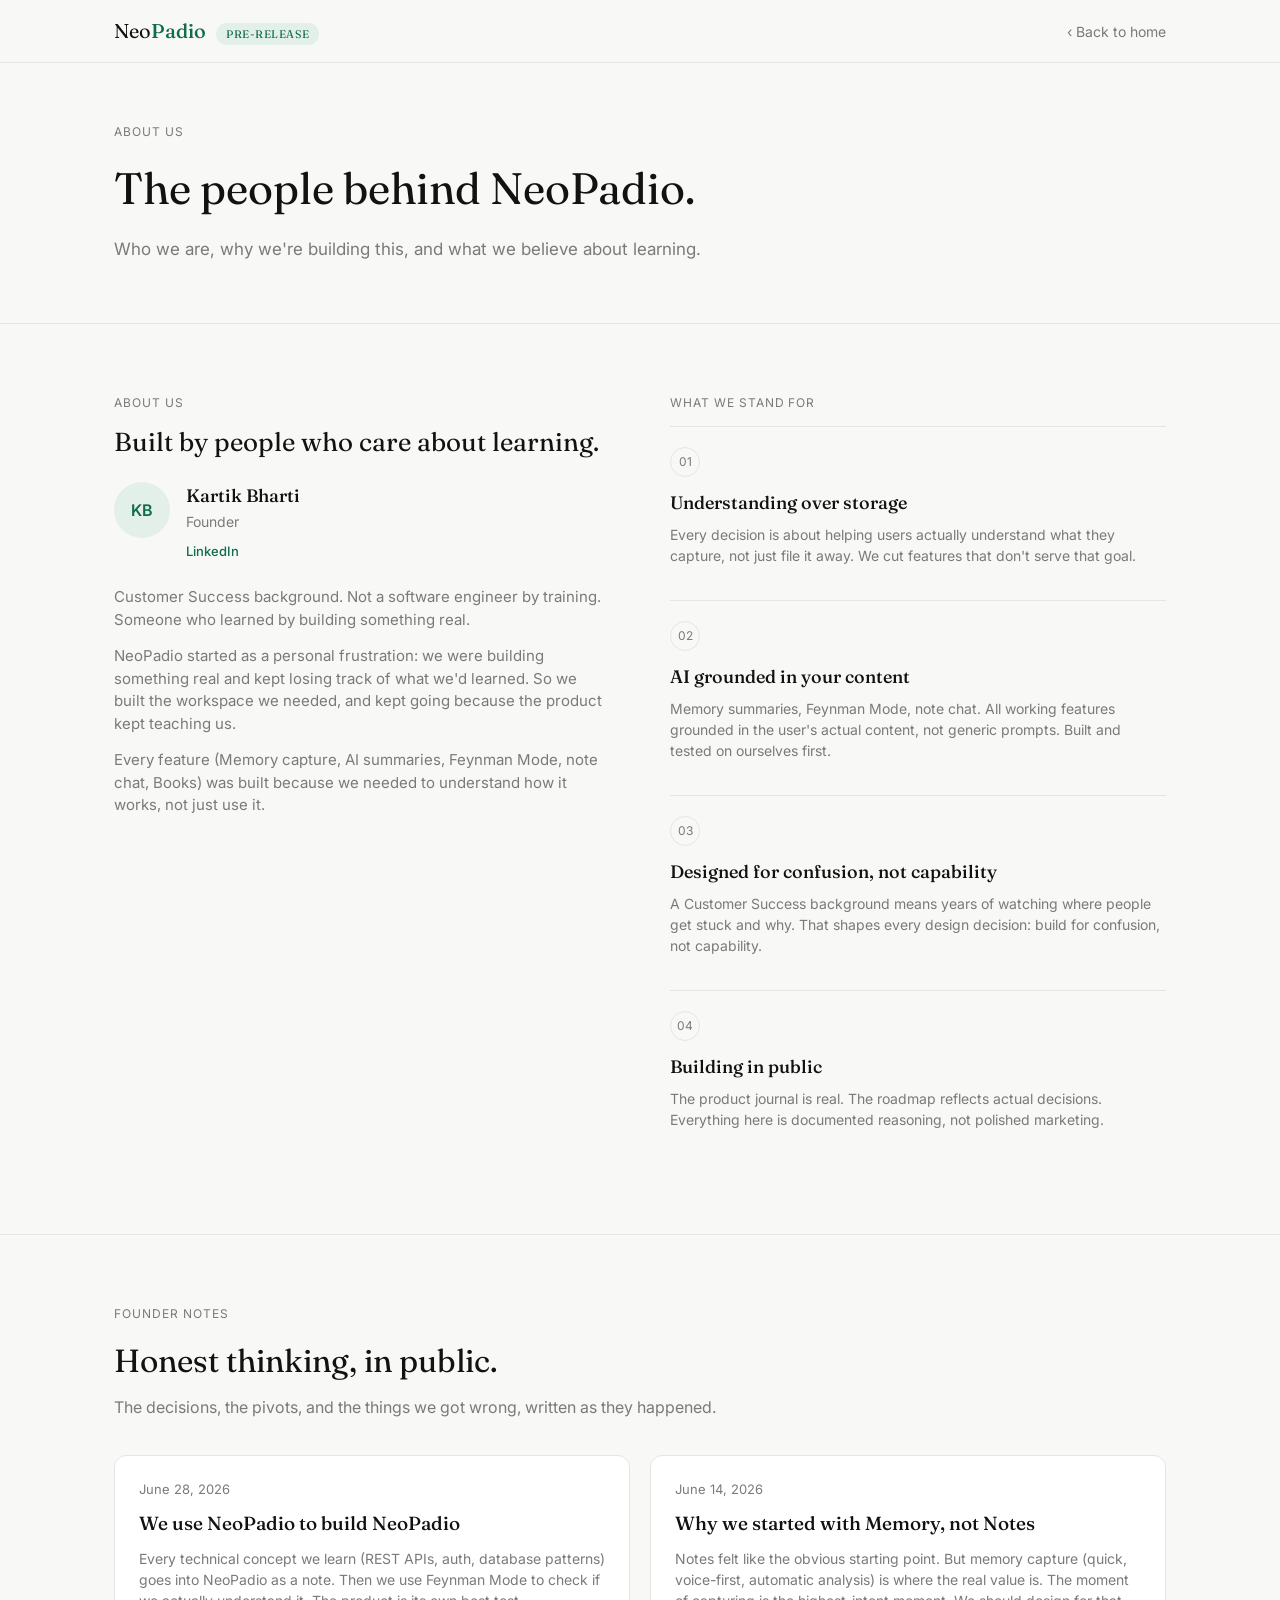
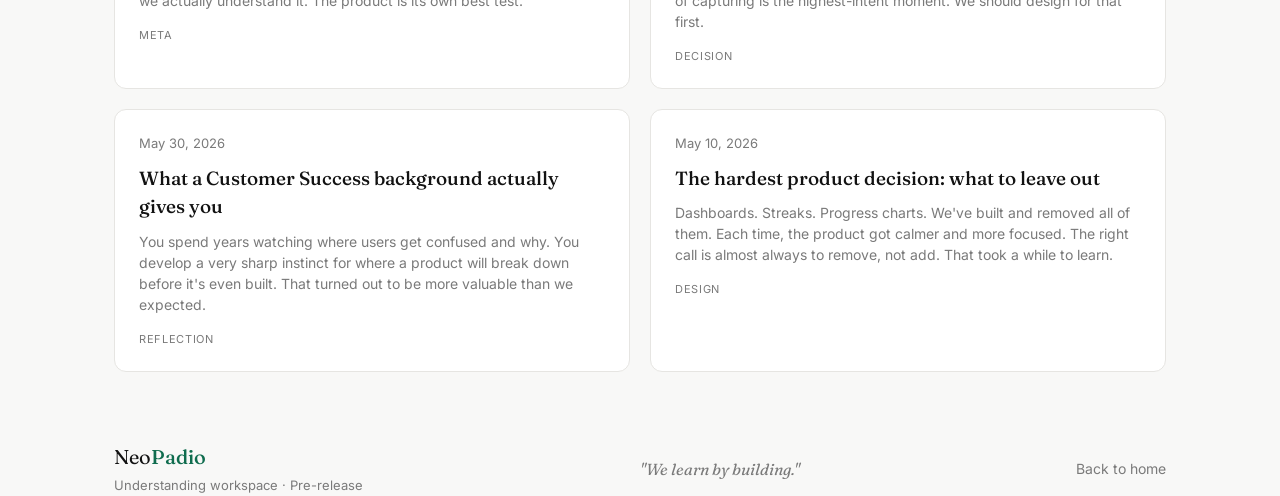
==== about.html @ d47ae8a3 "Initial NeoPadio marketing site Static landing page with hero product tour, feature deep-dives (Memo" ====
<!DOCTYPE html>
<html lang="en">
<head>
<meta charset="UTF-8">
<meta name="viewport" content="width=device-width, initial-scale=1.0">
<title>About us — NeoPadio</title>
<!-- Google Analytics — replace G-EGB7CDBP2E with your own Measurement ID from analytics.google.com -->
<script async src="https://www.googletagmanager.com/gtag/js?id=G-EGB7CDBP2E"></script>
<script>
  window.dataLayer = window.dataLayer || [];
  function gtag(){dataLayer.push(arguments);}
  gtag('js', new Date());
  gtag('config', 'G-EGB7CDBP2E');
</script>
<link rel="preconnect" href="https://fonts.googleapis.com">
<link rel="preconnect" href="https://fonts.gstatic.com" crossorigin>
<link href="https://fonts.googleapis.com/css2?family=Fraunces:ital,wght@0,400;0,500;0,600;1,400;1,500&family=Inter:wght@400;500;600&display=swap" rel="stylesheet">
<link rel="stylesheet" href="style.css">
</head>
<body>

<header>
  <nav>
    <div class="logo">Neo<b>Padio</b><span class="badge-pill">PRE-RELEASE</span></div>
    <a href="index.html" class="back-link">&#8249; Back to home</a>
  </nav>
</header>

<section class="about-hero" style="border-top:none;">
  <div class="wrap">
    <div class="eyebrow">About us</div>
    <h1>The people behind NeoPadio.</h1>
    <p>Who we are, why we're building this, and what we believe about learning.</p>
  </div>
</section>

<section>
  <div class="wrap two-col">
    <div class="about-col">
      <div class="eyebrow">About us</div>
      <h2 style="font-size:26px;margin-bottom:24px;">Built by people who care about learning.</h2>
      <div class="founder-card">
        <div class="avatar-circle">KB</div>
        <div>
          <h3>Kartik Bharti</h3>
          <div class="role">Founder</div>
          <a href="#" class="li-link">LinkedIn</a>
        </div>
      </div>
      <p>Customer Success background. Not a software engineer by training. Someone who learned by building something real.</p>
      <p>NeoPadio started as a personal frustration: we were building something real and kept losing track of what we'd learned. So we built the workspace we needed, and kept going because the product kept teaching us.</p>
      <p>Every feature (Memory capture, AI summaries, Feynman Mode, note chat, Books) was built because we needed to understand how it works, not just use it.</p>
    </div>
    <div>
      <div class="eyebrow">What we stand for</div>
      <div class="stand-for-item">
        <div class="snum">01</div>
        <h3>Understanding over storage</h3>
        <p>Every decision is about helping users actually understand what they capture, not just file it away. We cut features that don't serve that goal.</p>
      </div>
      <div class="stand-for-item">
        <div class="snum">02</div>
        <h3>AI grounded in your content</h3>
        <p>Memory summaries, Feynman Mode, note chat. All working features grounded in the user's actual content, not generic prompts. Built and tested on ourselves first.</p>
      </div>
      <div class="stand-for-item">
        <div class="snum">03</div>
        <h3>Designed for confusion, not capability</h3>
        <p>A Customer Success background means years of watching where people get stuck and why. That shapes every design decision: build for confusion, not capability.</p>
      </div>
      <div class="stand-for-item">
        <div class="snum">04</div>
        <h3>Building in public</h3>
        <p>The product journal is real. The roadmap reflects actual decisions. Everything here is documented reasoning, not polished marketing.</p>
      </div>
    </div>
  </div>
</section>

<section>
  <div class="wrap">
    <div class="eyebrow">Founder notes</div>
    <h2 style="font-size:32px;">Honest thinking, in public.</h2>
    <p style="color:var(--muted);margin-top:10px;">The decisions, the pivots, and the things we got wrong, written as they happened.</p>
    <div class="notes-grid">
      <div class="note-card">
        <div class="note-date">June 28, 2026</div>
        <h3>We use NeoPadio to build NeoPadio</h3>
        <p>Every technical concept we learn (REST APIs, auth, database patterns) goes into NeoPadio as a note. Then we use Feynman Mode to check if we actually understand it. The product is its own best test.</p>
        <div class="tag">Meta</div>
      </div>
      <div class="note-card">
        <div class="note-date">June 14, 2026</div>
        <h3>Why we started with Memory, not Notes</h3>
        <p>Notes felt like the obvious starting point. But memory capture (quick, voice-first, automatic analysis) is where the real value is. The moment of capturing is the highest-intent moment. We should design for that first.</p>
        <div class="tag">Decision</div>
      </div>
      <div class="note-card">
        <div class="note-date">May 30, 2026</div>
        <h3>What a Customer Success background actually gives you</h3>
        <p>You spend years watching where users get confused and why. You develop a very sharp instinct for where a product will break down before it's even built. That turned out to be more valuable than we expected.</p>
        <div class="tag">Reflection</div>
      </div>
      <div class="note-card">
        <div class="note-date">May 10, 2026</div>
        <h3>The hardest product decision: what to leave out</h3>
        <p>Dashboards. Streaks. Progress charts. We've built and removed all of them. Each time, the product got calmer and more focused. The right call is almost always to remove, not add. That took a while to learn.</p>
        <div class="tag">Design</div>
      </div>
    </div>
  </div>
</section>

<footer class="wrap">
  <div>
    <div class="logo">Neo<b>Padio</b></div>
    <div style="color:var(--muted);font-size:13px;margin-top:4px;">Understanding workspace · Pre-release</div>
  </div>
  <div class="quote">"We learn by building."</div>
  <a href="index.html" class="back-link">Back to home</a>
</footer>

</body>
</html>
---- style.css ----
:root{
  --bg:#f8f8f7;
  --card:#ffffff;
  --text:#121212;
  --muted:#7a7a7a;
  --border:#e6e5e2;
  --green:#0f6c4e;
  --green-bg:#e3efe9;
}
*{box-sizing:border-box;margin:0;padding:0;}
body{
  font-family:'Inter',sans-serif;
  background:var(--bg);
  color:var(--text);
  line-height:1.5;
  -webkit-font-smoothing:antialiased;
}
a{color:inherit;text-decoration:none;}
.wrap{max-width:1100px;margin:0 auto;padding:0 24px;}
h1,h2,h3{font-family:'Fraunces',Georgia,serif;font-weight:400;}
em{font-style:italic;color:var(--green);font-family:'Fraunces',Georgia,serif;}

/* NAV */
header{
  position:sticky;top:0;z-index:50;
  background:rgba(248,248,247,0.92);
  backdrop-filter:blur(6px);
  border-bottom:1px solid var(--border);
}
nav{
  max-width:1100px;margin:0 auto;padding:16px 24px;
  display:flex;align-items:center;justify-content:space-between;
}
.logo{font-family:'Fraunces',serif;font-size:20px;}
.logo b{color:var(--green);font-weight:500;}
.badge-pill{
  font-size:11px;letter-spacing:.05em;color:var(--green);
  background:var(--green-bg);border-radius:999px;padding:4px 10px;margin-left:10px;
}
.nav-links{display:flex;gap:28px;align-items:center;list-style:none;}
.nav-links a{font-size:14px;color:var(--muted);}
.nav-links a:hover{color:var(--text);}
.btn{
  display:inline-block;padding:10px 20px;border-radius:8px;font-size:14px;font-weight:500;
  border:1px solid transparent;cursor:pointer;
}
.btn-dark{background:#121212;color:#fff;}
.btn-outline{border-color:var(--border);color:var(--text);background:transparent;}

/* HERO */
.hero{padding:90px 0 40px;text-align:center;}
.eyebrow-pill{
  display:inline-block;font-size:12px;letter-spacing:.08em;color:var(--green);
  background:var(--green-bg);border-radius:999px;padding:6px 16px;margin-bottom:28px;
}
.hero h1{font-size:56px;line-height:1.1;font-weight:400;}
.hero p.lead{max-width:560px;margin:26px auto 34px;color:var(--muted);font-size:17px;}
.hero-ctas{display:flex;gap:14px;justify-content:center;margin-bottom:56px;}
.hero-ctas .btn{padding:14px 26px;}

.tabs{display:flex;gap:10px;justify-content:center;margin-bottom:24px;flex-wrap:wrap;}
.tab{
  padding:8px 18px;border-radius:999px;border:1px solid var(--border);font-size:14px;color:var(--muted);
}
.tab.active{background:#121212;color:#fff;border-color:#121212;}

.mockup{
  max-width:900px;margin:0 auto;border:1px solid var(--border);border-radius:14px;
  background:var(--card);overflow:hidden;box-shadow:0 20px 50px -20px rgba(0,0,0,.15);
}
.mockup-bar{
  display:flex;align-items:center;gap:6px;padding:10px 14px;border-bottom:1px solid var(--border);
}
.mockup-bar span{width:9px;height:9px;border-radius:50%;background:var(--border);}
.mockup-bar .url{margin-left:auto;font-size:12px;color:var(--muted);}
.mockup-body{padding:40px 20px;min-height:260px;display:flex;align-items:center;justify-content:center;
  color:var(--muted);font-size:13px;background:repeating-linear-gradient(45deg,#fafafa,#fafafa 10px,#f3f3f2 10px,#f3f3f2 20px);}
.mockup-caption{text-align:center;color:var(--muted);font-size:14px;margin:18px 0 60px;}

/* real screenshot gallery */
.mockup-img-wrap{position:relative;cursor:zoom-in;background:#fff;}
.mockup-img-wrap img{width:100%;display:block;}
.mockup-img-wrap::after{
  content:"⤢ Click to enlarge";position:absolute;right:12px;bottom:12px;
  background:rgba(18,18,18,.75);color:#fff;font-size:11px;padding:5px 10px;border-radius:6px;
  opacity:0;transition:opacity .15s;pointer-events:none;
}
.mockup-img-wrap:hover::after{opacity:1;}
.gallery-dots{display:flex;gap:6px;justify-content:center;margin-top:16px;}
.gallery-dots span{width:7px;height:7px;border-radius:50%;background:var(--border);cursor:pointer;}
.gallery-dots span.active{background:var(--green);}

/* carousel prev/next arrows */
.mockup-carousel{position:relative;}
.carousel-btn{
  position:absolute;top:50%;transform:translateY(-50%);
  width:40px;height:40px;border-radius:50%;background:#fff;border:1px solid var(--border);
  display:flex;align-items:center;justify-content:center;font-size:20px;line-height:1;color:#121212;
  cursor:pointer;box-shadow:0 6px 20px rgba(0,0,0,.12);z-index:5;user-select:none;
}
.carousel-btn:hover{background:#f2f2f0;}
.carousel-btn.prev{left:-20px;}
.carousel-btn.next{right:-20px;}
.carousel-btn.hero-btn.prev{left:-56px;}
.carousel-btn.hero-btn.next{right:-56px;}
@media (max-width:960px){
  .carousel-btn.hero-btn.prev{left:4px;}
  .carousel-btn.hero-btn.next{right:4px;}
}
@media (max-width:800px){
  .carousel-btn{width:32px;height:32px;font-size:16px;}
  .carousel-btn.prev{left:4px;}
  .carousel-btn.next{right:4px;}
}

/* lightbox */
.lightbox{
  position:fixed;inset:0;background:rgba(15,15,15,.88);display:none;
  align-items:center;justify-content:center;z-index:200;padding:40px;
}
.lightbox.open{display:flex;}
.lightbox img{max-width:min(1100px,92vw);max-height:88vh;border-radius:10px;box-shadow:0 30px 80px rgba(0,0,0,.5);}
.lightbox-close{position:absolute;top:24px;right:32px;color:#fff;font-size:32px;cursor:pointer;line-height:1;}
.lightbox-nav{position:absolute;top:50%;transform:translateY(-50%);color:#fff;font-size:36px;cursor:pointer;user-select:none;padding:10px;}
.lightbox-prev{left:16px;}
.lightbox-next{right:16px;}
.lightbox-dots{position:absolute;bottom:24px;left:50%;transform:translateX(-50%);display:flex;gap:8px;}
.lightbox-dots span{width:8px;height:8px;border-radius:50%;background:rgba(255,255,255,.4);cursor:pointer;}
.lightbox-dots span.active{background:#fff;}

/* SECTION generic */
section{padding:70px 0;border-top:1px solid var(--border);}
.eyebrow{font-size:12px;letter-spacing:.08em;color:var(--muted);text-transform:uppercase;margin-bottom:14px;}
.two-col{display:grid;grid-template-columns:1fr 1fr;gap:60px;}
.two-col h2{font-size:32px;line-height:1.25;margin-bottom:18px;}
.two-col p{color:var(--muted);margin-bottom:14px;font-size:15px;}

/* how it works cards */
.cards-4{display:grid;grid-template-columns:repeat(4,1fr);gap:0;border:1px solid var(--border);border-radius:14px;overflow:hidden;margin-top:36px;}
.cards-4 .card{padding:28px;border-right:1px solid var(--border);}
.cards-4 .card:last-child{border-right:none;}
.card .num{color:var(--muted);font-size:13px;margin-bottom:12px;}
.card h3{font-size:18px;font-weight:500;margin-bottom:10px;}
.card p{color:var(--muted);font-size:14px;}

/* feature deep dive */
.feature{padding:80px 0;border-top:1px solid var(--border);}
.feature .two-col{align-items:start;}
.feature .situation-label{color:var(--muted);font-size:12px;letter-spacing:.08em;margin-bottom:14px;}
.feature .index{color:var(--muted);font-size:13px;margin-bottom:6px;}
.feature-highlights .h-card{
  border:1px solid var(--border);border-radius:10px;padding:18px 20px;margin-bottom:14px;background:var(--card);
}
.feature-highlights .h-card.active{border-color:#c7ded4;background:var(--green-bg);}
.h-card .h-title{font-size:12px;letter-spacing:.06em;color:var(--green);text-transform:uppercase;margin-bottom:8px;font-weight:600;}
.h-card p{font-size:14px;color:var(--muted);margin:0;}

/* roadmap */
.roadmap-cards{display:grid;grid-template-columns:repeat(5,1fr);gap:0;border:1px solid var(--border);border-radius:14px;overflow:hidden;margin-top:36px;}
.roadmap-cards .card{padding:22px 18px;border-right:1px solid var(--border);}
.roadmap-cards .card:last-child{border-right:none;}
.phase-num{color:var(--muted);font-size:12px;margin-bottom:10px;}
.phase-title{font-size:19px;font-family:'Fraunces',serif;margin-bottom:14px;}
.phase-title.accent{color:var(--green);}
.status-pill{
  display:inline-block;font-size:11px;padding:4px 10px;border-radius:999px;margin-bottom:16px;
}
.status-pill.built{background:var(--green-bg);color:var(--green);}
.status-pill.next{background:#eee;color:var(--muted);}
.roadmap-cards ul{list-style:none;font-size:13px;color:var(--muted);}
.roadmap-cards li{padding:4px 0;}
.roadmap-cards li:before{content:"· ";}

/* differentiators */
.diff-cards{display:grid;grid-template-columns:repeat(3,1fr);gap:40px;margin-top:36px;}
.diff-cards h3{font-size:19px;font-weight:500;margin-bottom:12px;}
.diff-cards p{color:var(--muted);font-size:14px;}

/* connect */
.connect-cards{display:grid;grid-template-columns:repeat(3,1fr);gap:24px;margin-top:36px;}
.connect-card{border:1px solid var(--border);border-radius:12px;padding:26px;background:var(--card);}
.connect-card.active{border-color:#c7ded4;background:var(--green-bg);}
.icon-circle{width:40px;height:40px;border-radius:50%;background:#e9e9e7;display:flex;align-items:center;justify-content:center;margin-bottom:20px;font-size:18px;}
.connect-card h3{font-size:18px;font-weight:500;margin-bottom:10px;}
.connect-card p{color:var(--muted);font-size:14px;margin-bottom:16px;}
.connect-card .link{color:var(--green);font-size:14px;font-weight:500;}

footer{padding:40px 0;display:flex;align-items:center;justify-content:space-between;flex-wrap:wrap;gap:16px;}
footer .quote{color:var(--muted);font-style:italic;font-family:'Fraunces',serif;}
footer .foot-links{display:flex;gap:24px;font-size:14px;color:var(--muted);}

/* about page */
.about-hero{padding:60px 0;}
.about-hero h1{font-size:44px;margin-top:14px;}
.about-hero p{color:var(--muted);font-size:17px;margin-top:16px;max-width:600px;}
.back-link{font-size:14px;color:var(--muted);display:flex;align-items:center;gap:6px;}
.back-link:hover{color:var(--text);}

.founder-card{display:flex;gap:16px;margin-bottom:24px;}
.avatar-circle{
  width:56px;height:56px;border-radius:50%;background:var(--green-bg);color:var(--green);
  display:flex;align-items:center;justify-content:center;font-weight:600;font-size:16px;flex-shrink:0;
}
.founder-card h3{font-size:18px;font-weight:500;margin-bottom:2px;}
.founder-card .role{color:var(--muted);font-size:14px;margin-bottom:6px;}
.founder-card .li-link{color:var(--green);font-size:13px;font-weight:500;}
.about-col p{color:var(--muted);font-size:15px;margin-bottom:14px;}

.stand-for-item{padding:20px 0;border-top:1px solid var(--border);}
.stand-for-item:first-of-type{border-top:none;}
.stand-for-item .snum{
  display:inline-flex;width:30px;height:30px;border:1px solid var(--border);border-radius:50%;
  align-items:center;justify-content:center;font-size:12px;color:var(--muted);margin-bottom:12px;
}
.stand-for-item h3{font-size:18px;font-weight:500;margin-bottom:8px;}
.stand-for-item p{color:var(--muted);font-size:14px;}

.notes-grid{display:grid;grid-template-columns:1fr 1fr;gap:20px;margin-top:36px;}
.note-card{border:1px solid var(--border);border-radius:12px;padding:24px;background:var(--card);}
.note-card .note-date{color:var(--muted);font-size:13px;margin-bottom:10px;}
.note-card h3{font-size:19px;font-weight:500;margin-bottom:10px;}
.note-card p{color:var(--muted);font-size:14px;margin-bottom:16px;}
.note-card .tag{font-size:11px;letter-spacing:.06em;color:var(--muted);text-transform:uppercase;}

@media (max-width:800px){
  .two-col,.cards-4,.roadmap-cards,.diff-cards,.connect-cards,.notes-grid{grid-template-columns:1fr;}
  .cards-4 .card,.roadmap-cards .card{border-right:none;border-bottom:1px solid var(--border);}
  .hero h1{font-size:38px;}
  .nav-links{display:none;}
}
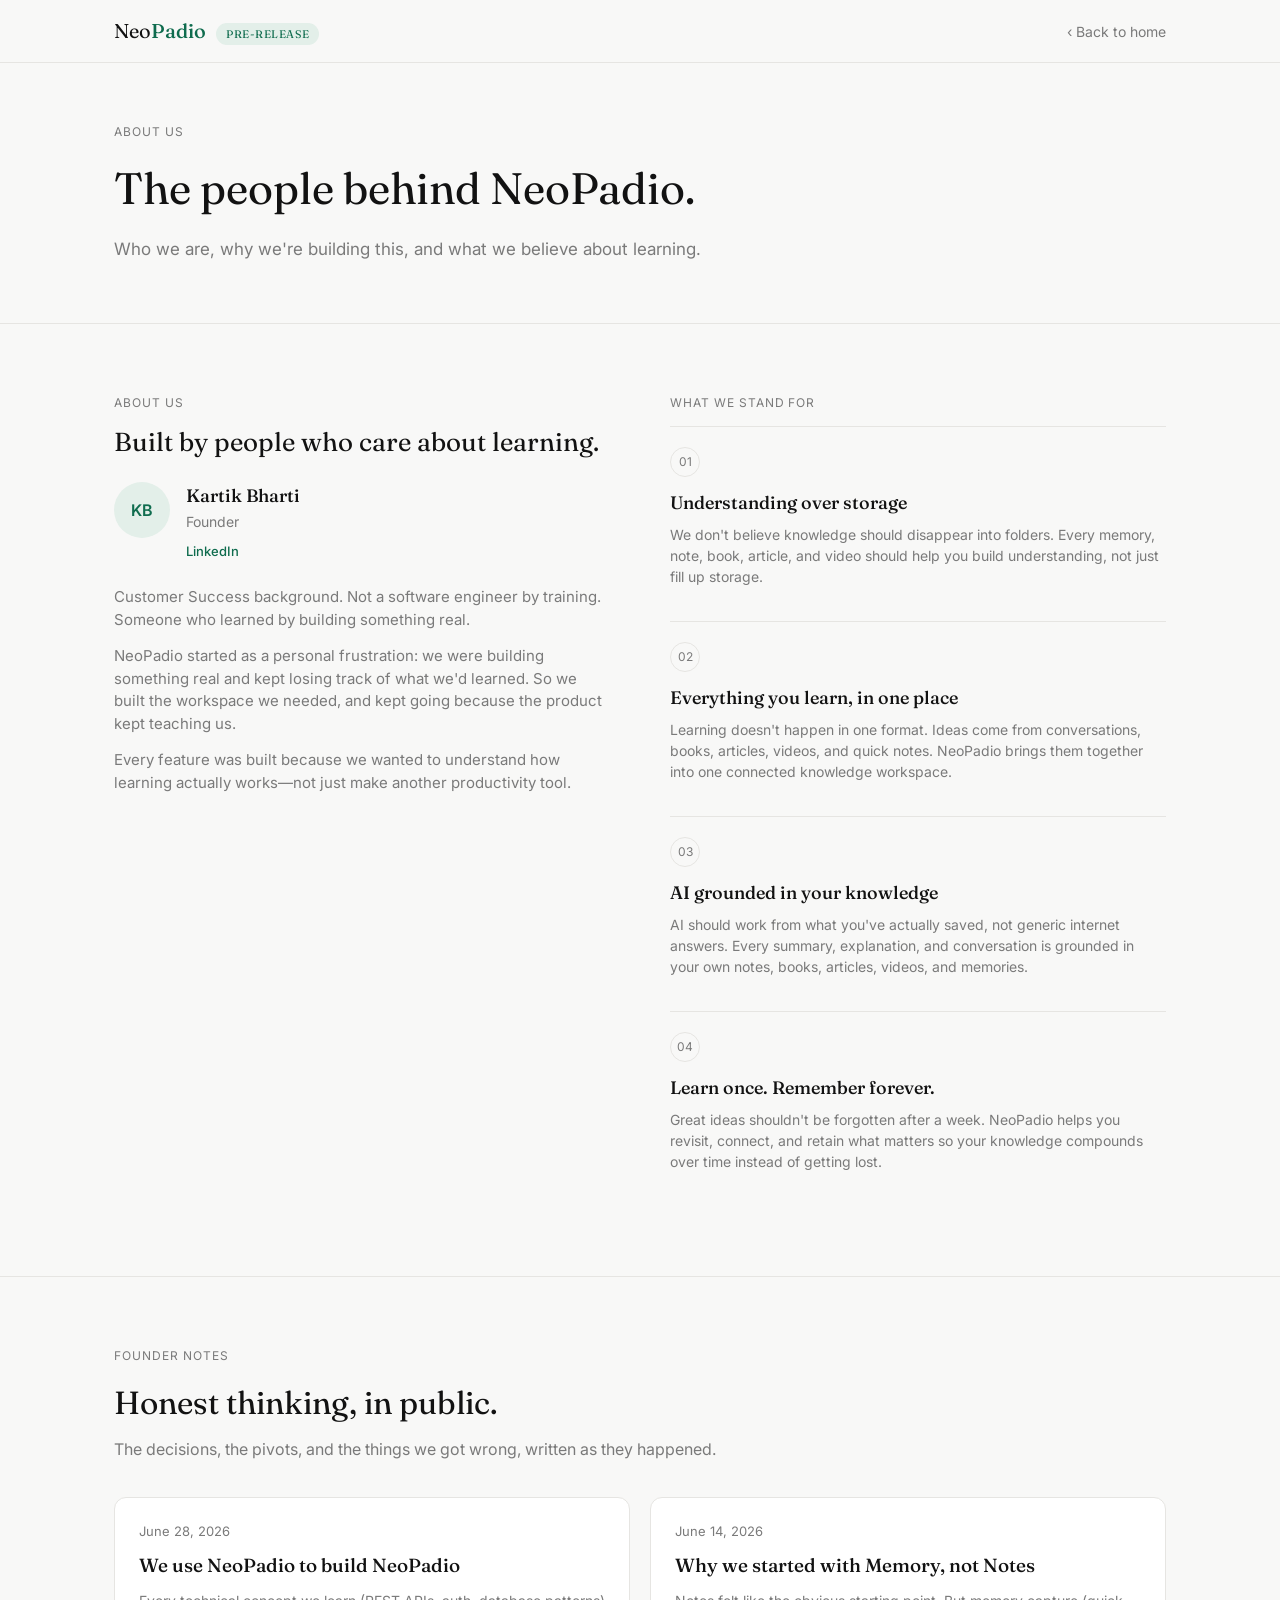
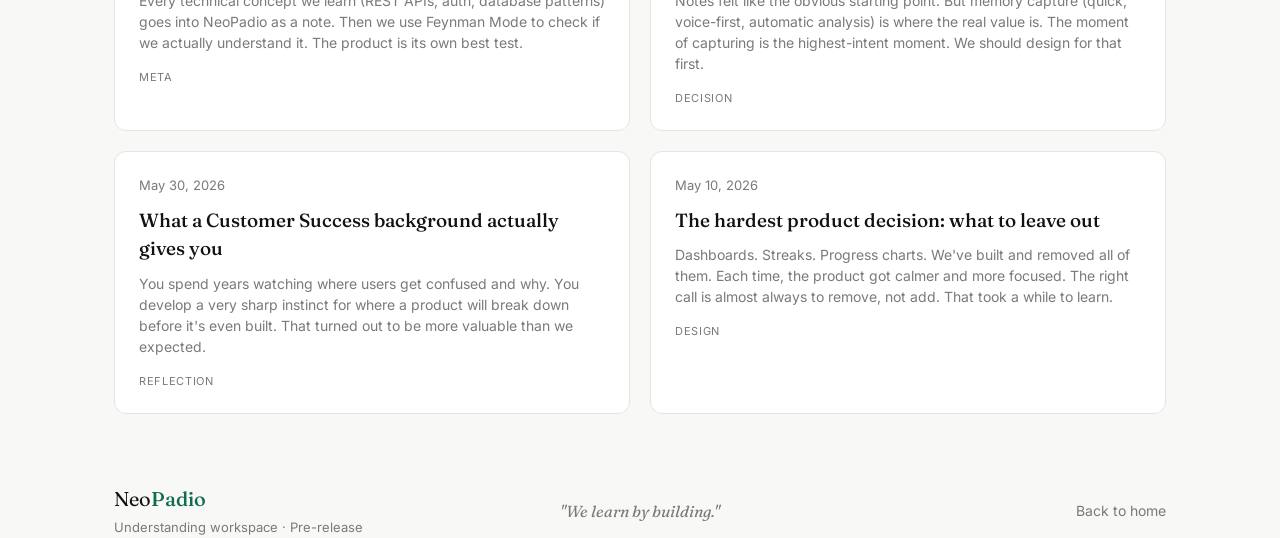
==== commit bf387c41: "Rewrite About page philosophy for the unified knowledge workspace Update "What we stand for" and the" ====
--- a/about.html
+++ b/about.html
@@ -49,29 +49,29 @@
       </div>
       <p>Customer Success background. Not a software engineer by training. Someone who learned by building something real.</p>
       <p>NeoPadio started as a personal frustration: we were building something real and kept losing track of what we'd learned. So we built the workspace we needed, and kept going because the product kept teaching us.</p>
-      <p>Every feature (Memory capture, AI summaries, Feynman Mode, note chat, Books) was built because we needed to understand how it works, not just use it.</p>
+      <p>Every feature was built because we wanted to understand how learning actually works—not just make another productivity tool.</p>
     </div>
     <div>
       <div class="eyebrow">What we stand for</div>
       <div class="stand-for-item">
         <div class="snum">01</div>
         <h3>Understanding over storage</h3>
-        <p>Every decision is about helping users actually understand what they capture, not just file it away. We cut features that don't serve that goal.</p>
+        <p>We don't believe knowledge should disappear into folders. Every memory, note, book, article, and video should help you build understanding, not just fill up storage.</p>
       </div>
       <div class="stand-for-item">
         <div class="snum">02</div>
-        <h3>AI grounded in your content</h3>
-        <p>Memory summaries, Feynman Mode, note chat. All working features grounded in the user's actual content, not generic prompts. Built and tested on ourselves first.</p>
+        <h3>Everything you learn, in one place</h3>
+        <p>Learning doesn't happen in one format. Ideas come from conversations, books, articles, videos, and quick notes. NeoPadio brings them together into one connected knowledge workspace.</p>
       </div>
       <div class="stand-for-item">
         <div class="snum">03</div>
-        <h3>Designed for confusion, not capability</h3>
-        <p>A Customer Success background means years of watching where people get stuck and why. That shapes every design decision: build for confusion, not capability.</p>
+        <h3>AI grounded in your knowledge</h3>
+        <p>AI should work from what you've actually saved, not generic internet answers. Every summary, explanation, and conversation is grounded in your own notes, books, articles, videos, and memories.</p>
       </div>
       <div class="stand-for-item">
         <div class="snum">04</div>
-        <h3>Building in public</h3>
-        <p>The product journal is real. The roadmap reflects actual decisions. Everything here is documented reasoning, not polished marketing.</p>
+        <h3>Learn once. Remember forever.</h3>
+        <p>Great ideas shouldn't be forgotten after a week. NeoPadio helps you revisit, connect, and retain what matters so your knowledge compounds over time instead of getting lost.</p>
       </div>
     </div>
   </div>
--- a/style.css
+++ b/style.css
@@ -129,7 +129,7 @@
 .lightbox-dots span.active{background:#fff;}
 
 /* SECTION generic */
-section{padding:70px 0;border-top:1px solid var(--border);}
+section{padding:70px 0;border-top:1px solid var(--border);scroll-margin-top:150px;}
 .eyebrow{font-size:12px;letter-spacing:.08em;color:var(--muted);text-transform:uppercase;margin-bottom:14px;}
 .two-col{display:grid;grid-template-columns:1fr 1fr;gap:60px;}
 .two-col h2{font-size:32px;line-height:1.25;margin-bottom:18px;}
@@ -185,9 +185,14 @@
 .connect-card p{color:var(--muted);font-size:14px;margin-bottom:16px;}
 .connect-card .link{color:var(--green);font-size:14px;font-weight:500;}
 
-footer{padding:40px 0;display:flex;align-items:center;justify-content:space-between;flex-wrap:wrap;gap:16px;}
-footer .quote{color:var(--muted);font-style:italic;font-family:'Fraunces',serif;}
-footer .foot-links{display:flex;gap:24px;font-size:14px;color:var(--muted);}
+footer{padding:40px 0;display:grid;grid-template-columns:1fr auto 1fr;align-items:center;gap:16px;}
+footer .quote{justify-self:center;text-align:center;color:var(--muted);font-style:italic;font-family:'Fraunces',serif;}
+footer .foot-links{justify-self:end;display:flex;gap:24px;font-size:14px;color:var(--muted);}
+footer .back-link{justify-self:end;}
+@media (max-width:700px){
+  footer{grid-template-columns:1fr;text-align:center;}
+  footer .quote,footer .foot-links,footer .back-link{justify-self:center;}
+}
 
 /* about page */
 .about-hero{padding:60px 0;}
